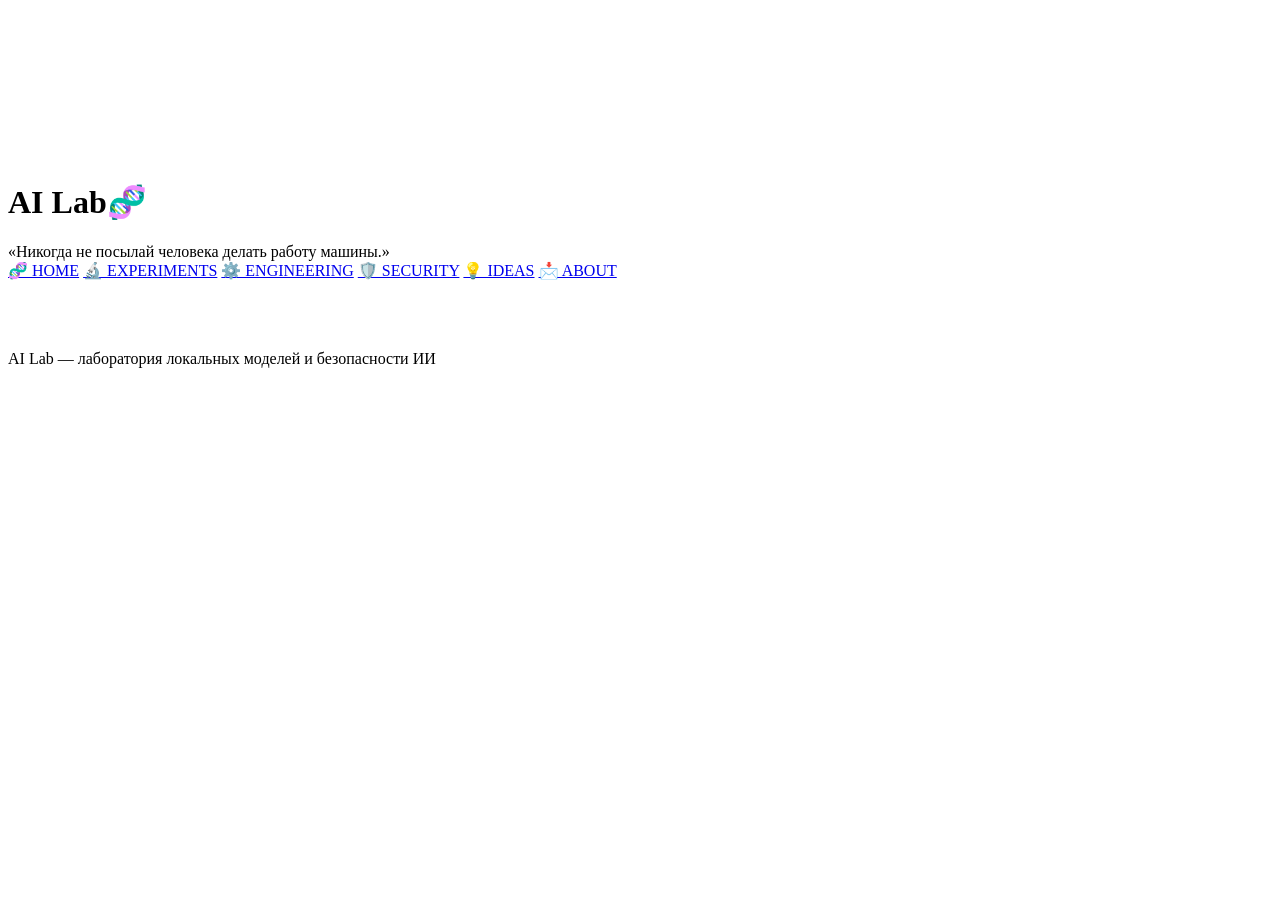
==== index.html @ f105db4b "Add files via upload" ====
<!DOCTYPE html>
<html lang="ru">
<head>
  <meta charset="utf-8">
  <meta name="viewport" content="width=device-width, initial-scale=1.0">
  <title>AI Lab — Главная</title>
  <link rel="stylesheet" href="css/style.css">
</head>
<body>
<header>
  <!-- Фоновый холст остается на весь экран -->
  <canvas id="neuro-canvas"></canvas>
  
  <!-- Новый контейнер для выравнивания текста по левому краю контента -->
  <div class="header-container">
    <h1 class="matrix-title">AI Lab🧬</h1>
    <div class="subtitle">«Никогда не посылай человека делать работу машины.»</div>
<nav>
  <a href="index.html" class="category-btn active" data-category="ALL">🧬 HOME</a>
  <a href="EXPERIMENTS.html">🔬 EXPERIMENTS</a>
  <a href="ENGINEERING.html">⚙️ ENGINEERING</a>
  <a href="SECURITY.html">🛡️ SECURITY</a>
  <a href="IDEAS.html">💡 IDEAS</a>
  <a href="about.html">📩 ABOUT</a>
</nav>
  </div>
</header>




<main>
  <!-- Возвращаем просторную сетку публикаций -->
  <div class="grid-container" id="posts-container">
    <!-- Сюда JS будет вставлять ваши карточки -->
  </div>
  
  <div id="pagination-controls" style="display: flex; justify-content: center; align-items: center; margin: 30px 0 40px; gap: 8px; flex-wrap: wrap;">
    <!-- Сюда JS вставит кнопки пагинации -->
  </div>
</main>

  <footer>
    AI Lab — лаборатория локальных моделей и безопасности ИИ
  </footer>

  <script src="js/main.js"></script>
  <script src="js/neuro.js"></script>
</body>
</html>
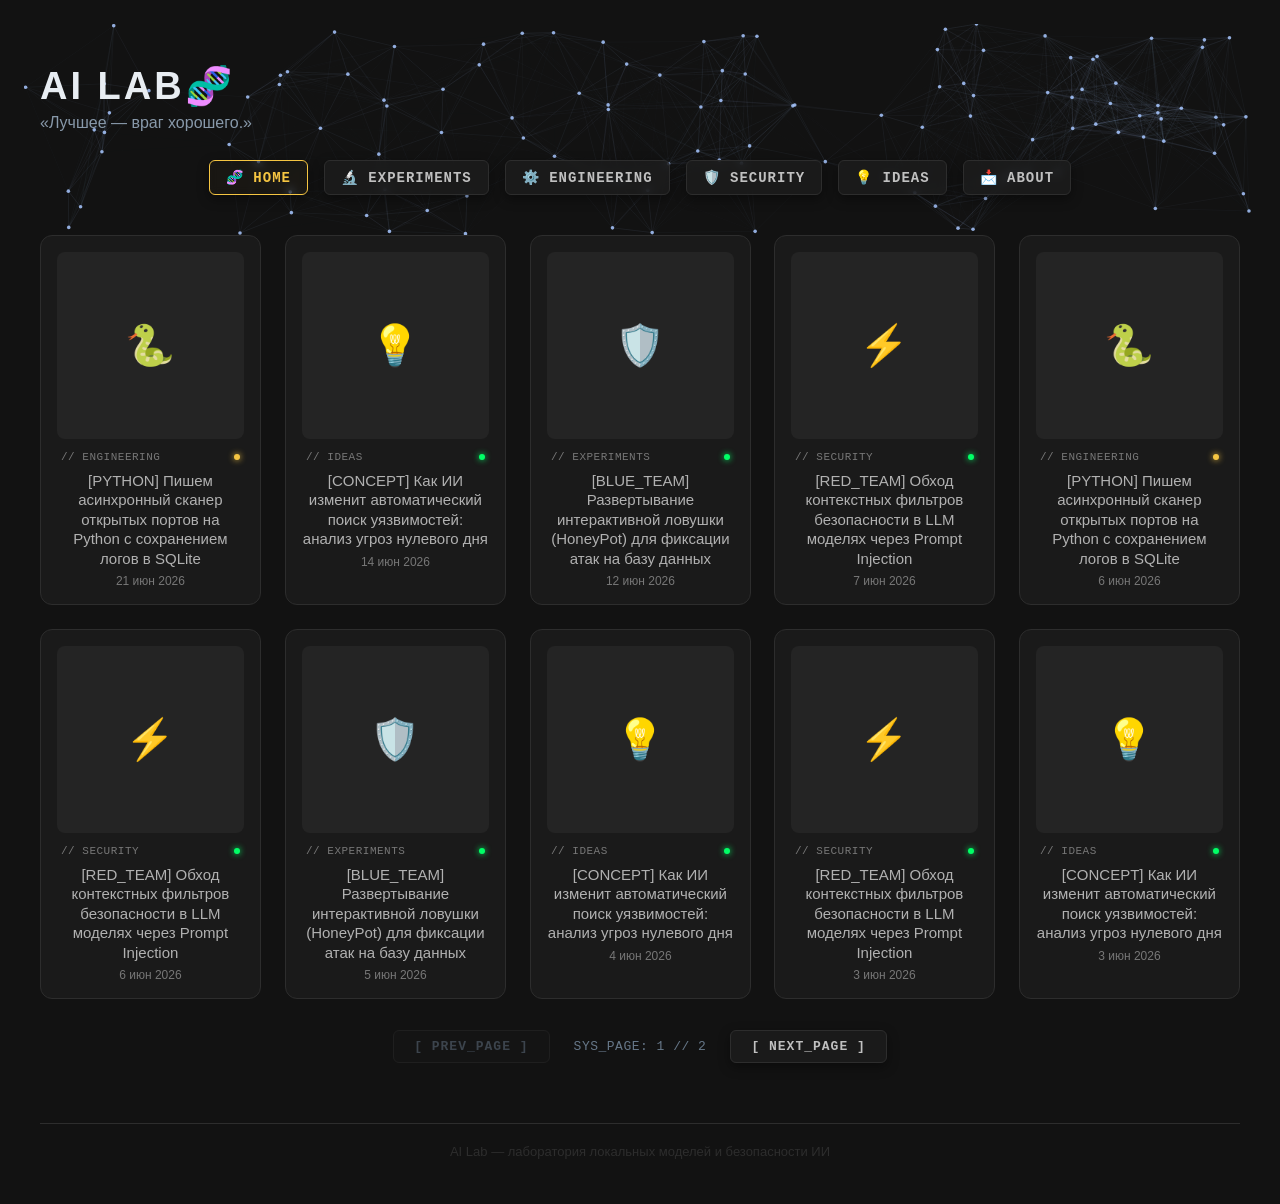
==== commit e1b97086: "Update index.html" ====
--- a/index.html
+++ b/index.html
@@ -14,7 +14,7 @@
   <!-- Новый контейнер для выравнивания текста по левому краю контента -->
   <div class="header-container">
     <h1 class="matrix-title">AI Lab🧬</h1>
-    <div class="subtitle">«Никогда не посылай человека делать работу машины.»</div>
+    <div class="subtitle">«Лучшее — враг хорошего.»</div>
 <nav>
   <a href="index.html" class="category-btn active" data-category="ALL">🧬 HOME</a>
   <a href="EXPERIMENTS.html">🔬 EXPERIMENTS</a>
@@ -38,6 +38,9 @@
   <div id="pagination-controls" style="display: flex; justify-content: center; align-items: center; margin: 30px 0 40px; gap: 8px; flex-wrap: wrap;">
     <!-- Сюда JS вставит кнопки пагинации -->
   </div>
+  
+</div>
+
 </main>
 
   <footer>
--- a/css/style.css
+++ b/css/style.css
@@ -0,0 +1,699 @@
+/* Общие настройки */
+* {
+  margin: 0;
+  padding: 0;
+  box-sizing: border-box;
+}
+
+body {
+  background: #121212; /* Темно-серый фон */
+  font-family: 'Fira Sans Condensed', sans-serif;
+  color: #E0E0E0;      /* Светло-серый текст по умолчанию */
+  padding: 24px;
+  min-height: 100vh;
+}
+
+/* Шапка */
+header {
+  position: relative;
+  overflow: hidden;
+  padding: 40px 0; 
+  background: #121212;
+  /* Строчку border-bottom: 1px solid #2A3344; мы полностью удалили */
+}
+
+#neuro-canvas {
+  position: absolute;
+  top: 0;
+  left: 0;
+  width: 100%;
+  height: 100%;
+  display: block;
+  pointer-events: none; 
+  z-index: 1;
+}
+
+/* Контейнер-обёртка для текста шапки */
+.header-container {
+  position: relative;
+  z-index: 2;
+  max-width: 1200px;       /* Точно такая же ширина, как у .grid-container */
+  margin: 0 auto;          /* Центрируем сам контейнер на экране */
+  padding: 0px;         /* Боковые отступы равны padding у body (24px) */
+  text-align: left;        /* Строго по левому краю */
+}
+
+/* Стили заголовка */
+.matrix-title {
+  font-size: 38px;
+  letter-spacing: 3px;
+  font-weight: 700;
+  text-transform: uppercase;
+  color: #E8EDF2;
+  display: inline-block;
+  animation: matrixGlow 8s infinite ease-in-out;
+  pointer-events: none;
+}
+
+header .subtitle {
+  margin-top: 6px;
+  color: #8899AA;
+  pointer-events: none;
+}
+
+/* Навигация */
+nav {
+  display: flex;
+  justify-content: center; 
+  flex-wrap: wrap;
+  gap: 12px 16px;              /* Чуть компактнее отступы для кнопок */
+  margin-top: 28px;
+  font-size: 14px;             /* Сделаем шрифт более строгим и аккуратным */
+  font-weight: 600;
+  font-family: monospace;      /* Настоящий хакерский моноширинный шрифт */
+  letter-spacing: 1px;
+  text-transform: uppercase;   /* Все буквы заглавные для строгости */
+}
+
+nav a {
+  pointer-events: auto; 
+  color: #C0C0C0;
+  text-decoration: none;
+  transition: all 0.25s ease;  /* Плавный переход всех эффектов */
+  
+  background: rgba(30, 30, 30, 0.75); 
+  backdrop-filter: blur(4px);  
+  /* Мягкая серая граница в тон карточкам */
+  border: 1px solid #2D2D2D;   
+  padding: 8px 16px;
+  border-radius: 6px;
+  box-shadow: 0 4px 12px rgba(0, 0, 0, 0.4); 
+  display: inline-flex;
+  align-items: center;
+  gap: 8px;                     
+}
+
+/* Эффект при наведении (Ховер) */
+nav a:hover {
+  color: #00ff66;              /* Загорается матричным зеленым */
+  border-color: #00ff66;
+  background: rgba(0, 255, 102, 0.05);
+  box-shadow: 0 0 12px rgba(0, 255, 102, 0.2);
+}
+
+/* Состояние активной страницы (где пользователь находится сейчас) */
+nav a.active {
+  color: #F5C542;              /* Золотой маркер активной страницы */
+  border-color: #F5C542;
+  background: rgba(245, 197, 66, 0.03);
+  pointer-events: none;        /* Нельзя кликнуть на уже открытую страницу */
+}
+
+
+/* Сетка публикаций (главная) */
+.grid-container {
+  max-width: 1200px;
+  margin: 0 auto;
+  display: grid;
+  grid-template-columns: repeat(auto-fill, minmax(200px, 1fr));
+  gap: 24px;
+}
+
+/* ─── ИНТЕРАКТИВНАЯ КАРТОЧКА С КИБЕР-ЭФФЕКТАМИ ДЛЯ МЯГКОЙ ТЕМЫ ─── */
+.card {
+  position: relative;
+  /* Мягкий графитовый фон вместо старого тёмно-синего */
+  background: #1A1A1A; 
+  /* Более глухая серая рамка, которая не режет глаза */
+  border: 1px solid #2D2D2D; 
+  border-radius: 12px;
+  padding: 16px;
+  text-align: center;
+  transition: border-color 0.25s ease, box-shadow 0.25s ease, transform 0.25s cubic-bezier(0.25, 0.8, 0.25, 1);
+  cursor: pointer;
+  display: flex;
+  flex-direction: column;
+  align-items: center;
+  overflow: hidden;
+  will-change: transform; 
+}
+
+/* Линия лазера (Ваша фишка) */
+.card::before {
+  content: '';
+  position: absolute;
+  top: -10%;
+  left: 0;
+  width: 100%;
+  height: 3px;
+  background: linear-gradient(90deg, transparent, #00ff66, transparent);
+  box-shadow: 0 0 8px #00ff66;
+  opacity: 0;
+  z-index: 2;
+}
+
+/* Бинарный шум в углу (Ваша фишка) */
+.card::after {
+  content: '101011 0110 001';
+  position: absolute;
+  bottom: -10px;
+  right: 10px;
+  font-family: 'JetBrains Mono', monospace;
+  font-size: 10px;
+  color: rgba(0, 255, 102, 0);
+  transition: color 0.3s ease, bottom 0.3s ease;
+  pointer-events: none;
+  letter-spacing: 2px;
+  width: 60px;
+  word-break: break-all;
+}
+
+/* Ховер состояние карточки */
+.card:hover {
+  border-color: #00ff66;
+  box-shadow: 0 0 20px rgba(0, 255, 102, 0.05); /* Чуть мягче тень, чтобы не пестрить */
+  transform: translateY(-4px); 
+}
+
+/* Запуск лазера на вашей комфортной скорости (3 секунды) */
+.card:hover::before {
+  opacity: 1;
+  animation: cyberScan 3s linear infinite;
+}
+
+/* Проявление шума */
+.card:hover::after {
+  color: rgba(0, 255, 102, 0.12);
+  bottom: 8px;
+}
+
+/* Стили иконки (Внутренний квадрат) */
+.card .thumbnail {
+  width: 100%;
+  aspect-ratio: 1 / 1;
+  /* Более глубокий серый цвет подложки иконки */
+  background: #242424; 
+  border-radius: 8px;
+  display: flex;
+  align-items: center;
+  justify-content: center;
+  font-size: 40px;
+  color: #F5C542;
+  margin-bottom: 12px;
+  transition: color 0.25s ease;
+}
+
+/* Глитч иконки при наведении (Ваша фишка) */
+.card:hover .thumbnail {
+  color: #00ff66;
+  text-shadow: 0 0 10px rgba(0,255,102,0.5);
+  animation: iconGlitch 0.4s linear forwards; 
+}
+
+/* Текст заголовка постов внутри карточки */
+.card .title {
+  font-size: 15px;
+  font-weight: 500;
+  /* Мягкий светло-серый цвет текста в тон вашей новой палитре */
+  color: #b1b1b1; 
+  line-height: 1.3;
+}
+
+/* Дата публикации */
+.card .date {
+  font-size: 12px;
+  /* Мягкий серый цвет для даты */
+  color: #777777; 
+  margin-top: 6px;
+}
+
+/* Блок мета-данных (категории и точка) */
+.card-meta-top {
+  width: 100%;
+  display: flex;
+  justify-content: space-between;
+  align-items: center;
+  margin-bottom: 8px;
+  padding: 0 4px;
+}
+
+.card-category {
+  font-family: 'JetBrains Mono', monospace;
+  font-size: 11px;
+  /* Приглушенный технический префикс // */
+  color: #777777; 
+  letter-spacing: 0.5px;
+}
+
+.card-status-dot {
+  width: 6px;
+  height: 6px;
+  border-radius: 50%;
+  display: inline-block;
+}
+
+/* Оповещение о пустой базе */
+.system-alert {
+  grid-column: 1 / -1;
+  text-align: center;
+  font-family: monospace;
+  color: #667788;
+  padding: 40px;
+}
+/* ─── Анимации для эффектов ─── */
+@keyframes cyberScan {
+  0% { top: -5%; }
+  50% { top: 105%; }
+  100% { top: -5%; }
+}
+
+@keyframes iconGlitch {
+  0% { transform: translate(0, 0); }
+  15% { transform: translate(-2px, 1px) scale(1.03); }
+  30% { transform: translate(1px, -1px) scale(0.97); }
+  45% { transform: translate(-1px, -2px) scale(1.01); }
+  60% { transform: translate(2px, 1px) scale(0.99); }
+  85% { transform: translate(-1px, 0px) scale(1); }
+  100% { transform: translate(0, 0); }
+}
+
+
+/* Страницы-заглушки (для категорий) */
+.page-placeholder {
+  max-width: 1200px;
+  margin: 40px auto;
+  text-align: center;
+  color: #8899AA;
+  font-size: 18px;
+  padding: 60px 20px;
+  border: 1px dashed #2A3344;
+  border-radius: 16px;
+}
+
+.page-placeholder h2 {
+  color: #E8EDF2;
+  font-size: 28px;
+  margin-bottom: 12px;
+}
+
+
+/* Футер */
+footer {
+  max-width: 1200px;
+  margin: 60px auto 20px;
+  text-align: center;
+  font-size: 13px;
+  color: #2D2D2D;
+  border-top: 1px solid #2D2D2D;
+  padding-top: 20px;
+}
+
+/* Адаптив */
+@media (max-width: 768px) {
+  .matrix-title {
+    font-size: 32px;
+  }
+  nav {
+    gap: 12px 20px;
+    font-size: 14px;
+  }
+  .grid-container {
+    grid-template-columns: repeat(auto-fill, minmax(140px, 1fr));
+    gap: 16px;
+  }
+  .card .title {
+    font-size: 13px;
+  }
+}
+
+@media (max-width: 480px) {
+  .matrix-title {
+    font-size: 26px;
+  }
+  nav {
+    gap: 10px 16px;
+    font-size: 13px;
+  }
+  .grid-container {
+    grid-template-columns: 1fr 1fr;
+    gap: 12px;
+  }
+}
+/* Стиль для страницы публикации */
+/* Светлая подложка статьи в стиле официального документа */
+/* ─── ВОЗВРАЩАЕМ МАГИЮ ТЕМНОГО СТИЛЯ (МАТОВЫЙ АРХИВ) ─── */
+.post-content {
+  max-width: 1200px;  
+  width: 100%;
+  margin: 40px auto;
+  padding: 40px;
+  position: relative;
+  /* Возвращаем ваш потрясающий мягкий тёмно-серый фон */
+  background: #1A1A1A; 
+  border: 3px solid #1a1a1a;           /* внутренний тёмный бортик */
+  border-radius: 18px;                 /* чуть более округлый, как кинескоп */
+  
+  /* ИЗМЕНЕНО: Кристально-чистый, слегка тёплый цвет текста для идеального контраста */
+  color: #99ffaa;      
+  
+  /* ИЗМЕНЕНО: Переводим весь текст на идеальный геометрический JetBrains Mono */
+  font-family: 'JetBrains Mono', monospace;
+  font-size: 17px;        /* Компактный хакерский размер, который не мылится */
+  font-weight: 400;       /* Оптимальная плотность: буквы больше не кажутся тонкими */
+  line-height: 1.75;      /* Простор между строками */
+  letter-spacing: 0.1px;  /* Развиваем буквы вширь, чтобы они не сливались */
+  box-sizing: border-box;
+  
+  /* Намертво выжигаем любое мыло и тени */
+  box-shadow: 0 10px 30px rgba(0, 0, 0, 0.4);
+  text-shadow: 
+  0 0 2px rgba(0, 0, 0, 0.7),
+  0 0 5px rgba(153, 255, 170, 0.25);
+}
+
+/* Исправляем название страницы (Тест модели Qwen) — теперь оно ярко-серебряное и контрастное */
+.research-meta-left h2 {
+  font-family: 'IBM Plex Mono', monospace;
+  font-weight: 700;
+  font-size: 22px;
+  color: #99ffaa !important;
+  letter-spacing: 0.5px;
+  margin-bottom: 6px;
+}
+
+/* ИЗМЕНЕНО: Заголовки разделов [ МЕТОДОЛОГИЯ СКАНИРОВАНИЯ ] */
+.post-content h3 {
+  font-family: 'IBM Plex Mono', monospace;
+  font-weight: 700;
+  font-size: 14px;        
+  /* Меняем токсично-зеленый на благородный приглушенный золотисто-желтый */
+  color: #e7ca7a;         
+  margin-top: 36px;
+  margin-bottom: 12px;
+  letter-spacing: 1px;
+}
+
+/* Важные выделения в тексте (Strong) */
+.post-content strong {
+  font-family: 'IBM Plex Mono', monospace;
+  font-weight: 700;
+  color: #e7ca7a; /* Мягкий пастельно-синий */
+}
+
+/* Сетка технических спецификаций */
+.spec-grid {
+  display: grid;
+  grid-template-columns: 1fr 1fr;
+  gap: 12px;
+  background: #131a244d;
+  border: 1px solid #2A3344;
+  border-radius: 8px;
+  padding: 16px;
+  margin-bottom: 28px;
+  font-family: monospace;
+  font-size: 13px;
+}
+
+/* Системные логи и блоки кода */
+.post-content pre {
+  background: #0b0e1475; /* Угольно-черный бокс терминала внутри серого листа */
+  border: 1px solid #222630;
+  border-radius: 8px;
+  padding: 16px;
+  margin: 20px 0;
+}
+
+
+.post-content pre code {
+  font-family: 'JetBrains Mono', monospace; 
+  font-weight: 400;
+  color: #99ffaa; /* Зелёный код матрицы внутри терминала */
+  font-size: 15px;        
+  line-height: 1.5;
+}
+
+/* Инлайн-код внутри обычных абзацев */
+.post-content :not(pre) > code {
+  background: #242424;    
+  padding: 2px 6px;
+  border-radius: 4px;
+  font-size: 13px;
+  color: #F5C542;         
+  font-family: 'JetBrains Mono', monospace;
+}
+
+/* Кнопка "Назад" в стиле пагинации, отцентрированная */
+.post-content .back-link {
+  /* Идентично .cyber-page-btn */
+  background: rgba(30, 30, 30, 0.75);
+  backdrop-filter: blur(4px);
+  border: 1px solid #2D2D2D;
+  border-radius: 6px;
+  box-shadow: 0 4px 12px rgba(0, 0, 0, 0.4);
+  color: #C0C0C0;
+  font-family: 'JetBrains Mono', monospace;
+  font-size: 13px;
+  font-weight: 600;
+  letter-spacing: 1px;
+  padding: 8px 20px;
+  text-transform: uppercase;
+  text-decoration: none;
+  transition: all 0.25s ease;
+
+  /* Делаем блочным flex-контейнером и центрируем */
+  display: flex;
+  align-items: center;
+  gap: 8px;
+  width: fit-content;
+  margin: 20px auto 40px;   /* авто-отступы по бокам = центр */
+}
+
+/* Ховер как у пагинации и навигации */
+.post-content .back-link:hover {
+  color: #00ff66;
+  border-color: #00ff66;
+  background: rgba(0, 255, 102, 0.05);
+  box-shadow: 0 0 12px rgba(0, 255, 102, 0.2);
+}
+
+/* Ключевые кадры для анимации мерцания заголовка */
+@keyframes matrixGlow {
+  0%, 100% {
+    color: #E8EDF2;
+    text-shadow: 0 0 10px rgba(168, 199, 255, 0.2);
+  }
+  25% {
+    color: #00ff66; /* Неоновый зеленый из Матрицы */
+    text-shadow: 0 0 15px rgba(0, 255, 102, 0.8), 0 0 30px rgba(0, 255, 102, 0.4);
+  }
+  45% {
+    color: #00aa44; /* Более глубокий зеленый */
+    text-shadow: 0 0 8px rgba(0, 255, 102, 0.5);
+  }
+  70% {
+    color: #F5C542; /* Вспышка золотистого */
+    text-shadow: 0 0 12px rgba(245, 197, 66, 0.6);
+  }
+  90% {
+    color: #00ff66; /* Снова зеленый */
+    text-shadow: 0 0 20px rgba(0, 255, 102, 0.9);
+  }
+}
+/* ─── Кнопки пагинации в стиле навигации ─── */
+.cyber-page-btn {
+  /* Общие с навигацией свойства */
+  background: rgba(30, 30, 30, 0.75);
+  backdrop-filter: blur(4px);
+  border: 1px solid #2D2D2D;
+  border-radius: 6px;
+  box-shadow: 0 4px 12px rgba(0, 0, 0, 0.4);
+  color: #C0C0C0;
+  font-family: 'JetBrains Mono', monospace;  /* единый шрифт с навигацией */
+  font-size: 13px;
+  font-weight: 600;
+  letter-spacing: 1px;
+  padding: 8px 20px;           /* чуть компактнее, как у nav a */
+  cursor: pointer;
+  transition: all 0.25s ease;
+  display: inline-flex;
+  align-items: center;
+  gap: 8px;
+  text-transform: uppercase;
+}
+
+/* Ховер — точь-в-точь как у nav a:hover */
+.cyber-page-btn:hover:not(:disabled) {
+  color: #00ff66;
+  border-color: #00ff66;
+  background: rgba(0, 255, 102, 0.05);
+  box-shadow: 0 0 12px rgba(0, 255, 102, 0.2);
+}
+
+/* Заблокированная кнопка: приглушаем до цвета индикатора, убираем курсор */
+.cyber-page-btn:disabled {
+  color: #667788;
+  border-color: #2D2D2D;
+  background: rgba(30, 30, 30, 0.5);
+  box-shadow: none;
+  cursor: not-allowed;
+  opacity: 0.5;
+  pointer-events: none;
+}
+
+/* Индикатор текущей страницы — ненавязчивый текст */
+.cyber-page-indicator {
+  font-family: 'JetBrains Mono', monospace;
+  font-size: 13px;
+  color: #667788;
+  margin: 0 16px;
+  letter-spacing: 0.5px;
+  user-select: none;
+}
+
+.post-date {
+  font-family: monospace;
+  font-size: 12px;
+  color: #667788;
+}
+
+.spec-item {
+  color: #A8C7FF;
+}
+.spec-item strong {
+  color: #667788;
+}
+
+/* ─── ИЗОЛИРОВАННЫЙ БЛОК ТЕМЫ В СТИЛЕ КАТЕГОРИЙ ─── */
+.post-main-container {
+  max-width: 1250px !important;
+  width: 100% !important;
+  margin: 0 auto !important;
+  padding: 0 24px !important;
+  display: flex !important;
+  flex-direction: column !important;
+  align-items: center !important; /* Центрируем всё строго по одной оси */
+}
+
+.post-title-card {
+  display: block !important;
+  position: relative !important;
+  z-index: 5 !important; /* Вытаскиваем строго поверх фонового холста */
+  width: 100% !important;
+  
+  /* Матовая графитовая подложка — точная копия кнопок навигации */
+  background: rgba(30, 30, 30, 0.95) !important; 
+  border: 1px solid #2D2D2D !important;
+  border-radius: 12px !important;
+  padding: 24px !important;
+  margin-top: 0px !important;
+  text-align: center !important;
+  box-shadow: 0 8px 24px rgba(0, 0, 0, 0.5) !important;
+}
+
+/* Золотой заголовок H2 внутри карточки темы */
+.post-title-card h2 {
+  font-family: 'JetBrains Mono', monospace !important;
+  font-weight: 700 !important;
+  font-size: 20px !important;
+  color: #99ffaa !important; /* Наше фирменное золото */
+  letter-spacing: 0.5px !important;
+  margin-bottom: 8px !important;
+  text-shadow: none !important;
+}
+/* ─── ДИНАМИЧЕСКАЯ СОЕДИНИТЕЛЬНАЯ ЛИНИЯ ─── */
+.connection-line-path {
+  fill: none;
+  stroke-width: 2;
+  stroke-dasharray: var(--path-length);    /* берём длину из JS */
+  stroke-dashoffset: var(--path-length);
+  filter: drop-shadow(0 0 6px var(--glow-color));
+  animation: drawLine 1s ease-out forwards, 
+             linePulse 2s 1s infinite ease-in-out;
+}
+
+/* ─── ДИНАМИЧЕСКАЯ СОЕДИНИТЕЛЬНАЯ ЛИНИЯ ─── */
+.connection-line-bg {
+  fill: none;
+  stroke-width: 2;
+  filter: drop-shadow(0 0 4px var(--glow-color));
+  opacity: 0.4;
+}
+
+.connection-line-scan {
+  fill: none;
+  stroke-width: 2.5;
+  filter: drop-shadow(0 0 8px var(--glow-color));
+  stroke-dasharray: 50% 50%;          /* длина яркого пятна */
+  animation: cyberScanLine 2.5s linear infinite;
+}
+
+.connection-pulse-dot {
+  opacity: 0;
+  filter: drop-shadow(0 0 6px var(--glow-color));
+  animation: dotAppear 0.1s 0.9s ease-out forwards,
+             dotPulse 1.5s 1s infinite ease-in-out;
+}
+
+@keyframes drawLine {
+  to { stroke-dashoffset: 0; }
+}
+
+@keyframes dotAppear {
+  to { opacity: 1; }
+}
+
+@keyframes linePulse {
+  0%, 100% { opacity: 0.4; }
+  50% { opacity: 1; }
+}
+
+@keyframes dotPulse {
+  0%, 100% { r: 3; opacity: 0.4; }
+  50% { r: 6; opacity: 1; }
+}
+
+@keyframes cyberScanLine {
+  0% { stroke-dashoffset: 0; }
+  100% { stroke-dashoffset: -100%; }
+}
+/* Сканирующий луч поверх линии */
+.connection-line-scan {
+  fill: none;
+  stroke-width: 3;
+  stroke-dasharray: 30% 70%;          /* длина яркого пятна */
+  animation: cyberScanLine 2.5s linear infinite;
+  filter: drop-shadow(0 0 8px var(--glow-color));
+}
+
+@keyframes cyberScanLine {
+  0% { stroke-dashoffset: 0; }
+  100% { stroke-dashoffset: -100%; }
+}
+
+main {
+  animation: pageFadeIn 0.4s ease-out both;
+}
+
+@keyframes pageFadeIn {
+  from {
+    opacity: 0;
+    transform: translateY(12px);
+  }
+  to {
+    opacity: 1;
+    transform: translateY(0);
+  }
+}
+/* Начальное скрытие всех прямых детей .post-content (эффект построчной печати) */
+.post-content > * {
+  opacity: 0;
+  transform: translateY(12px);
+  transition: opacity 0.4s ease, transform 0.4s ease;
+}
+
+/* Элемент становится видимым, когда JS добавит этот класс */
+.post-content > *.reveal-active {
+  opacity: 1;
+  transform: translateY(0);
+}
+
